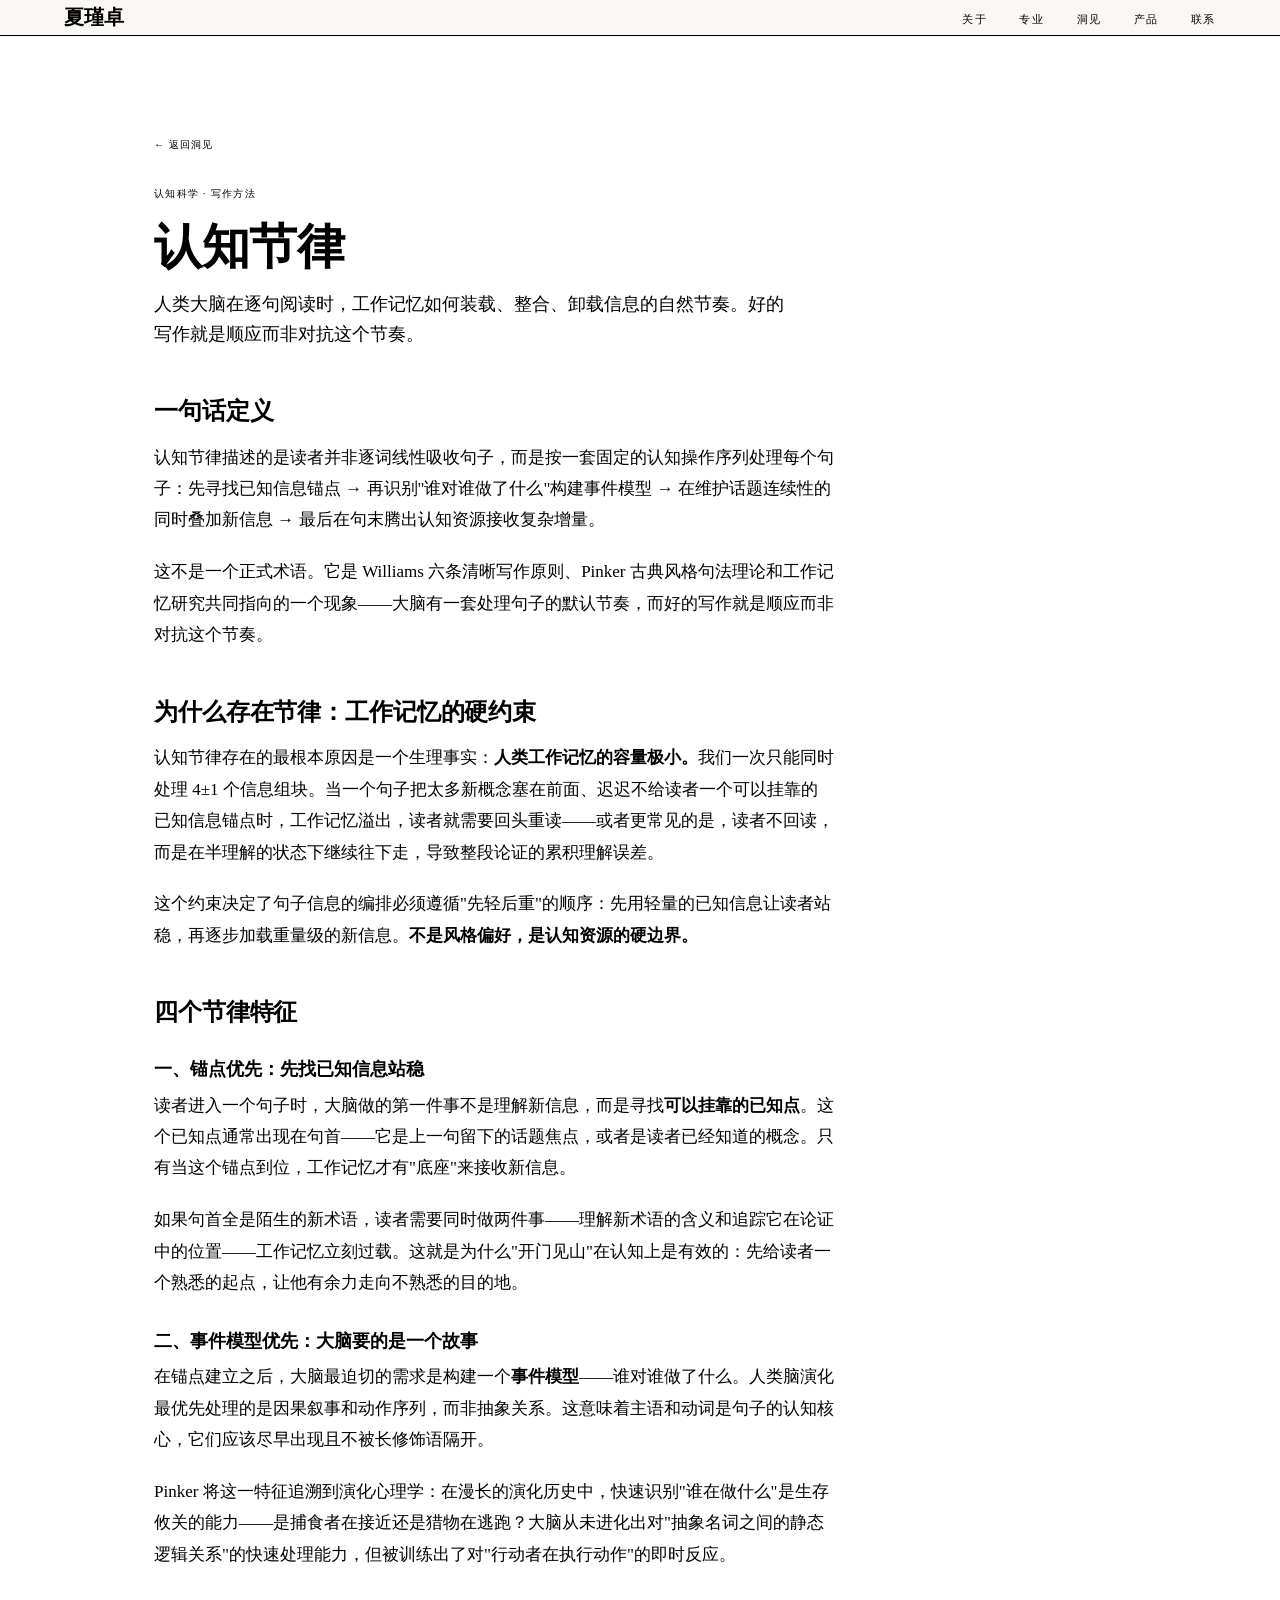
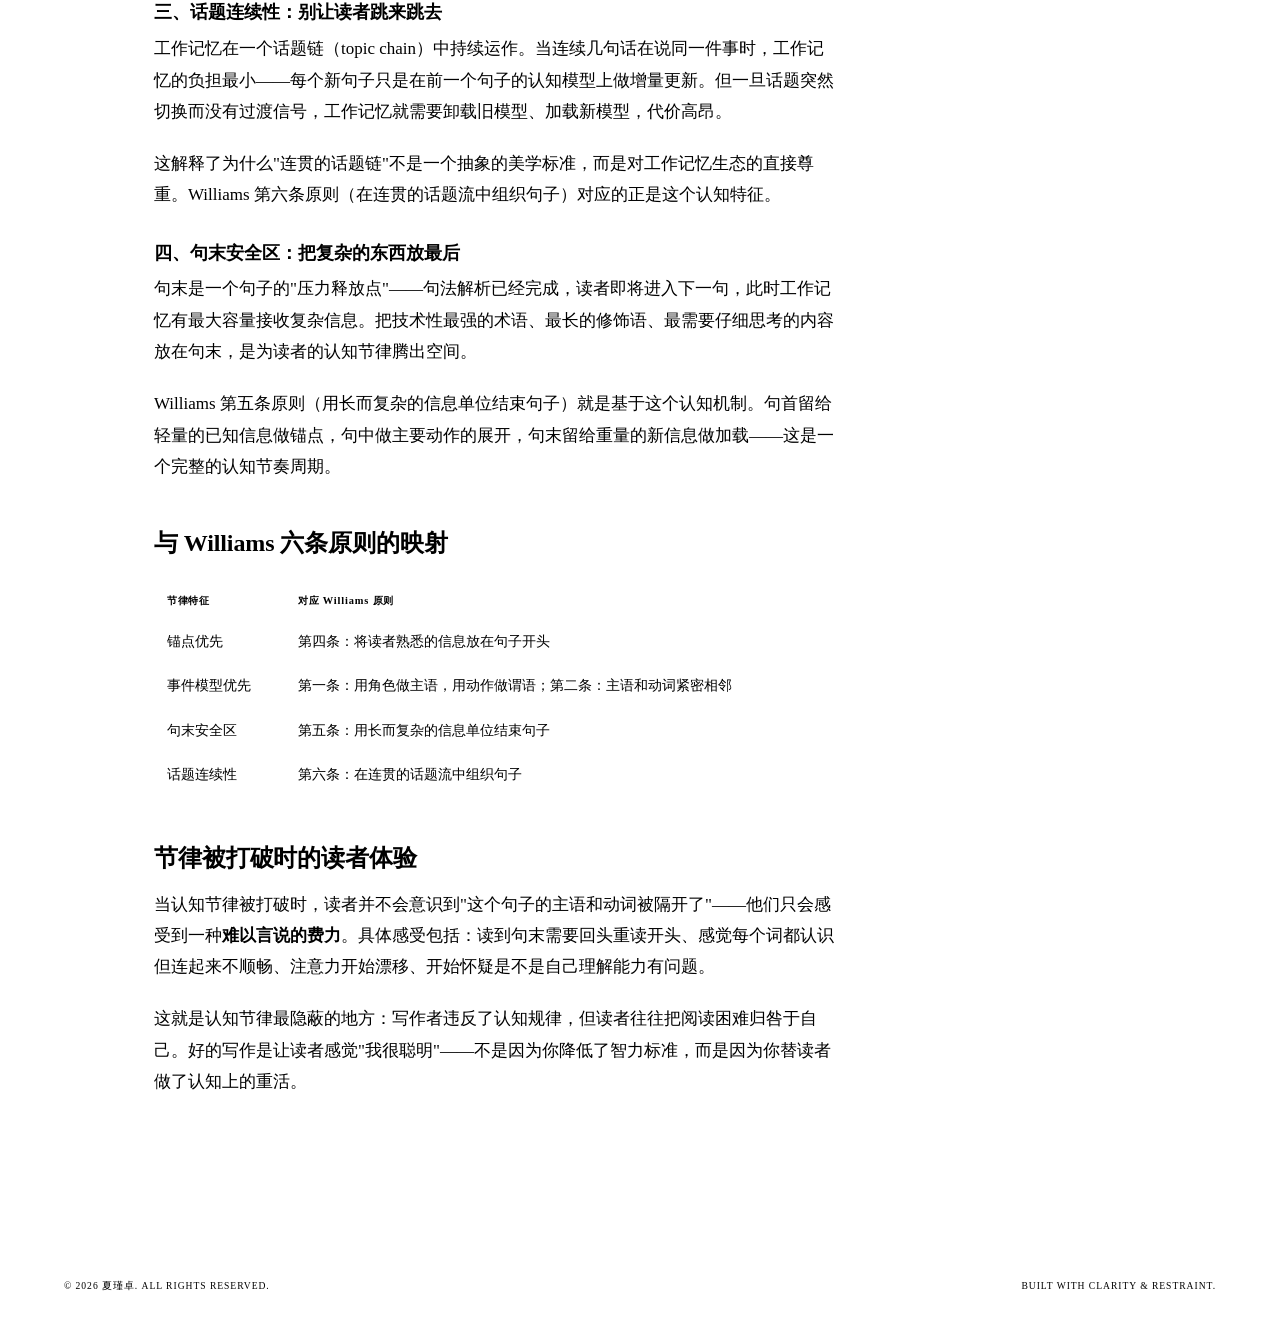
==== articles/cognitive-rhythm.html @ fa623b39 "Update 2026-05-07 15:18" ====
<!DOCTYPE html>
<html lang="zh-CN">
<head>
<meta charset="UTF-8">
<meta name="viewport" content="width=device-width, initial-scale=1.0">
<title>认知节律 — 夏瑾卓</title>
<link rel="preconnect" href="https://fonts.googleapis.com">
<link rel="preconnect" href="https://fonts.gstatic.com" crossorigin>
<link href="https://fonts.googleapis.com/css2?family=DM+Sans:ital,opsz,wght@0,9..40,100..1000;1,9..40,100..1000&family=JetBrains+Mono:ital,wght@0,300;0,400;1,300&display=swap" rel="stylesheet">
<link rel="stylesheet" href="../styles.css">
</head>
<body>

<nav class="nav scrolled">
  <a href="../index.html" class="nav-logo">夏瑾卓</a>
  <ul class="nav-links">
    <li><a href="../index.html#about">关于</a></li>
    <li><a href="../index.html#professional">专业</a></li>
    <li><a href="../index.html#insights">洞见</a></li>
    <li><a href="../index.html#products">产品</a></li>
    <li><a href="../index.html#contact">联系</a></li>
  </ul>
</nav>

<section class="section article-page">
  <a href="../index.html#insights" class="article-back">← 返回洞见</a>
  <div class="article-header">
    <div class="article-meta">认知科学 · 写作方法</div>
    <h1 class="article-title">认知节律</h1>
    <p class="article-subtitle">人类大脑在逐句阅读时，工作记忆如何装载、整合、卸载信息的自然节奏。好的写作就是顺应而非对抗这个节奏。</p>
  </div>

  <div class="article-body">

    <h2>一句话定义</h2>
    <p>认知节律描述的是读者并非逐词线性吸收句子，而是按一套固定的认知操作序列处理每个句子：先寻找已知信息锚点 → 再识别"谁对谁做了什么"构建事件模型 → 在维护话题连续性的同时叠加新信息 → 最后在句末腾出认知资源接收复杂增量。</p>
    <p>这不是一个正式术语。它是 Williams 六条清晰写作原则、Pinker 古典风格句法理论和工作记忆研究共同指向的一个现象——大脑有一套处理句子的默认节奏，而好的写作就是顺应而非对抗这个节奏。</p>

    <h2>为什么存在节律：工作记忆的硬约束</h2>
    <p>认知节律存在的最根本原因是一个生理事实：<strong>人类工作记忆的容量极小。</strong>我们一次只能同时处理 4±1 个信息组块。当一个句子把太多新概念塞在前面、迟迟不给读者一个可以挂靠的已知信息锚点时，工作记忆溢出，读者就需要回头重读——或者更常见的是，读者不回读，而是在半理解的状态下继续往下走，导致整段论证的累积理解误差。</p>

    <p>这个约束决定了句子信息的编排必须遵循"先轻后重"的顺序：先用轻量的已知信息让读者站稳，再逐步加载重量级的新信息。<strong>不是风格偏好，是认知资源的硬边界。</strong></p>

    <h2>四个节律特征</h2>

    <h3>一、锚点优先：先找已知信息站稳</h3>
    <p>读者进入一个句子时，大脑做的第一件事不是理解新信息，而是寻找<strong>可以挂靠的已知点</strong>。这个已知点通常出现在句首——它是上一句留下的话题焦点，或者是读者已经知道的概念。只有当这个锚点到位，工作记忆才有"底座"来接收新信息。</p>
    <p>如果句首全是陌生的新术语，读者需要同时做两件事——理解新术语的含义和追踪它在论证中的位置——工作记忆立刻过载。这就是为什么"开门见山"在认知上是有效的：先给读者一个熟悉的起点，让他有余力走向不熟悉的目的地。</p>

    <h3>二、事件模型优先：大脑要的是一个故事</h3>
    <p>在锚点建立之后，大脑最迫切的需求是构建一个<strong>事件模型</strong>——谁对谁做了什么。人类脑演化最优先处理的是因果叙事和动作序列，而非抽象关系。这意味着主语和动词是句子的认知核心，它们应该尽早出现且不被长修饰语隔开。</p>
    <p>Pinker 将这一特征追溯到演化心理学：在漫长的演化历史中，快速识别"谁在做什么"是生存攸关的能力——是捕食者在接近还是猎物在逃跑？大脑从未进化出对"抽象名词之间的静态逻辑关系"的快速处理能力，但被训练出了对"行动者在执行动作"的即时反应。</p>

    <h3>三、话题连续性：别让读者跳来跳去</h3>
    <p>工作记忆在一个话题链（topic chain）中持续运作。当连续几句话在说同一件事时，工作记忆的负担最小——每个新句子只是在前一个句子的认知模型上做增量更新。但一旦话题突然切换而没有过渡信号，工作记忆就需要卸载旧模型、加载新模型，代价高昂。</p>
    <p>这解释了为什么"连贯的话题链"不是一个抽象的美学标准，而是对工作记忆生态的直接尊重。Williams 第六条原则（在连贯的话题流中组织句子）对应的正是这个认知特征。</p>

    <h3>四、句末安全区：把复杂的东西放最后</h3>
    <p>句末是一个句子的"压力释放点"——句法解析已经完成，读者即将进入下一句，此时工作记忆有最大容量接收复杂信息。把技术性最强的术语、最长的修饰语、最需要仔细思考的内容放在句末，是为读者的认知节律腾出空间。</p>
    <p>Williams 第五条原则（用长而复杂的信息单位结束句子）就是基于这个认知机制。句首留给轻量的已知信息做锚点，句中做主要动作的展开，句末留给重量的新信息做加载——这是一个完整的认知节奏周期。</p>

    <h2>与 Williams 六条原则的映射</h2>
    <div style="overflow-x: auto; margin: 1.5rem 0;">
      <table style="width: 100%; border-collapse: collapse; font-size: 0.9rem;">
        <thead>
          <tr style="border-bottom: 1px solid var(--border-strong); text-align: left;">
            <th style="padding: 0.6rem 0.8rem; color: var(--accent); font-family: var(--font-mono); font-size: 0.65rem; letter-spacing: 0.08em;">节律特征</th>
            <th style="padding: 0.6rem 0.8rem; color: var(--accent); font-family: var(--font-mono); font-size: 0.65rem; letter-spacing: 0.08em;">对应 Williams 原则</th>
          </tr>
        </thead>
        <tbody>
          <tr style="border-bottom: 1px solid var(--border);"><td style="padding: 0.6rem 0.8rem;">锚点优先</td><td style="padding: 0.6rem 0.8rem; color: var(--text-secondary);">第四条：将读者熟悉的信息放在句子开头</td></tr>
          <tr style="border-bottom: 1px solid var(--border);"><td style="padding: 0.6rem 0.8rem;">事件模型优先</td><td style="padding: 0.6rem 0.8rem; color: var(--text-secondary);">第一条：用角色做主语，用动作做谓语；第二条：主语和动词紧密相邻</td></tr>
          <tr style="border-bottom: 1px solid var(--border);"><td style="padding: 0.6rem 0.8rem;">句末安全区</td><td style="padding: 0.6rem 0.8rem; color: var(--text-secondary);">第五条：用长而复杂的信息单位结束句子</td></tr>
          <tr style="border-bottom: 1px solid var(--border);"><td style="padding: 0.6rem 0.8rem;">话题连续性</td><td style="padding: 0.6rem 0.8rem; color: var(--text-secondary);">第六条：在连贯的话题流中组织句子</td></tr>
        </tbody>
      </table>
    </div>

    <h2>节律被打破时的读者体验</h2>
    <p>当认知节律被打破时，读者并不会意识到"这个句子的主语和动词被隔开了"——他们只会感受到一种<strong>难以言说的费力</strong>。具体感受包括：读到句末需要回头重读开头、感觉每个词都认识但连起来不顺畅、注意力开始漂移、开始怀疑是不是自己理解能力有问题。</p>
    <p>这就是认知节律最隐蔽的地方：写作者违反了认知规律，但读者往往把阅读困难归咎于自己。好的写作是让读者感觉"我很聪明"——不是因为你降低了智力标准，而是因为你替读者做了认知上的重活。</p>

  </div>
</section>

<footer class="footer">
  <span>© 2026 夏瑾卓. All rights reserved.</span>
  <span>Built with clarity & restraint.</span>
</footer>
</body>
</html>
---- styles.css ----
<style>
  :root {
    --bg-deep: #faf8f4;
    --bg-surface: #f0ece4;
    --bg-card: #ffffff;
    --bg-card-hover: #f7f4ee;
    --text-primary: #1a1815;
    --text-secondary: #5e5a52;
    --text-muted: #8e8a80;
    --accent: #8b6914;
    --accent-light: #a67c1e;
    --accent-subtle: rgba(139, 105, 20, 0.08);
    --accent-glow: rgba(139, 105, 20, 0.04);
    --border: rgba(0, 0, 0, 0.08);
    --border-strong: rgba(0, 0, 0, 0.12);
    --radius: 2px;
    --font-display: 'DM Sans', 'PingFang SC', 'Hiragino Sans GB', 'Microsoft YaHei', sans-serif;
    --font-body: 'PingFang SC', 'Hiragino Sans GB', 'Microsoft YaHei', 'Noto Sans SC', sans-serif;
    --font-mono: 'JetBrains Mono', 'Courier New', monospace;
    --nav-height: 72px;
  }

  *, *::before, *::after { box-sizing: border-box; margin: 0; padding: 0; }

  html { scroll-behavior: smooth; scroll-padding-top: var(--nav-height); }

  body {
    background: var(--bg-deep);
    color: var(--text-primary);
    font-family: var(--font-body);
    font-size: 17px;
    line-height: 1.75;
    -webkit-font-smoothing: antialiased;
    -moz-osx-font-smoothing: grayscale;
    overflow-x: hidden;
  }

  /* ── Typography ───────────────────── */
  h1, h2, h3, h4 { font-family: var(--font-display); font-weight: 600; line-height: 1.15; letter-spacing: -0.02em; }
  h1 { font-size: clamp(2.8rem, 6vw, 5rem); letter-spacing: -0.01em; }
  h2 { font-size: clamp(2rem, 4vw, 3.2rem); letter-spacing: -0.005em; }
  h3 { font-size: clamp(1.25rem, 2vw, 1.6rem); letter-spacing: 0; }
  h4 { font-size: 1rem; font-family: var(--font-mono); font-weight: 300; text-transform: uppercase; letter-spacing: 0.18em; color: var(--accent); }

  p + p { margin-top: 1.2em; }

  a { color: var(--accent-light); text-decoration: none; transition: color 0.3s ease; }
  a:hover { color: var(--text-primary); }

  .accent-line {
    display: block;
    width: 48px;
    height: 1px;
    background: var(--accent);
    margin: 0 0 2rem 0;
    transform-origin: left;
  }

  .section-label {
    display: inline-block;
    font-family: var(--font-mono);
    font-size: 0.7rem;
    font-weight: 300;
    letter-spacing: 0.22em;
    text-transform: uppercase;
    color: var(--accent);
    margin-bottom: 1.2rem;
  }

  /* ── Navigation ───────────────────── */
  .nav {
    position: fixed;
    top: 0;
    left: 0;
    right: 0;
    height: var(--nav-height);
    z-index: 100;
    display: flex;
    align-items: center;
    justify-content: space-between;
    padding: 0 clamp(1.5rem, 5vw, 4rem);
    transition: background 0.4s ease, border-color 0.4s ease;
    border-bottom: 1px solid transparent;
  }
  .nav.scrolled {
    background: rgba(250, 248, 244, 0.92);
    backdrop-filter: blur(20px);
    -webkit-backdrop-filter: blur(20px);
    border-bottom-color: var(--border);
    box-shadow: 0 1px 3px rgba(0,0,0,0.04);
  }
  .nav-logo {
    font-family: var(--font-display);
    font-size: 1.25rem;
    font-weight: 600;
    color: var(--text-primary);
    letter-spacing: -0.01em;
  }
  .nav-links {
    display: flex;
    gap: 2rem;
    list-style: none;
  }
  .nav-links a {
    font-family: var(--font-mono);
    font-size: 0.7rem;
    font-weight: 300;
    letter-spacing: 0.14em;
    text-transform: uppercase;
    color: var(--text-secondary);
    transition: color 0.3s ease;
  }
  .nav-links a:hover { color: var(--accent-light); }

  /* ── Layout ───────────────────────── */
  .section {
    padding: clamp(5rem, 10vw, 10rem) clamp(1.5rem, 5vw, 4rem);
    max-width: 1100px;
    margin: 0 auto;
  }
  .section-wide {
    padding: clamp(4rem, 8vw, 8rem) clamp(1.5rem, 5vw, 4rem);
    max-width: 1280px;
    margin: 0 auto;
  }

  /* ── Hero ─────────────────────────── */
  .hero {
    min-height: 100vh;
    display: flex;
    flex-direction: column;
    justify-content: center;
    padding: clamp(2rem, 5vw, 4rem);
    max-width: 1100px;
    margin: 0 auto;
    position: relative;
  }
  .hero-grid {
    display: grid;
    grid-template-columns: 1fr 1px 1fr;
    gap: 0;
    align-items: center;
    min-height: 70vh;
  }
  .hero-main {
    padding-right: clamp(2rem, 5vw, 5rem);
  }
  .hero-name {
    font-family: var(--font-display);
    font-size: clamp(3.5rem, 7vw, 6rem);
    font-weight: 700;
    letter-spacing: -0.03em;
    line-height: 1.05;
    color: var(--text-primary);
    margin-bottom: 1rem;
  }
  .hero-name .dot {
    color: var(--accent);
  }
  .hero-tagline {
    font-family: var(--font-body);
    font-weight: 400;
    font-size: clamp(1.1rem, 2vw, 1.35rem);
    color: var(--text-secondary);
    line-height: 1.6;
    margin-bottom: 2.5rem;
    max-width: 28em;
  }
  .hero-divider {
    width: 1px;
    height: 100%;
    min-height: 280px;
    background: linear-gradient(to bottom, transparent, var(--accent), transparent);
    opacity: 0.4;
    justify-self: center;
  }
  .hero-side {
    padding-left: clamp(2rem, 5vw, 5rem);
  }
  .hero-label {
    font-family: var(--font-mono);
    font-size: 0.65rem;
    letter-spacing: 0.2em;
    text-transform: uppercase;
    color: var(--accent);
    margin-bottom: 1.5rem;
  }
  .hero-side p {
    font-size: 0.95rem;
    color: var(--text-muted);
    line-height: 1.9;
    max-width: 24em;
  }
  .hero-side p + p { margin-top: 1.5em; }
  .hero-scroll-indicator {
    position: absolute;
    bottom: 2rem;
    left: 50%;
    transform: translateX(-50%);
    display: flex;
    flex-direction: column;
    align-items: center;
    gap: 0.5rem;
    opacity: 0.5;
    animation: floatDown 2s ease-in-out infinite;
  }
  .hero-scroll-indicator span {
    font-family: var(--font-mono);
    font-size: 0.6rem;
    letter-spacing: 0.16em;
    text-transform: uppercase;
    color: var(--text-muted);
  }
  .hero-scroll-line {
    width: 1px;
    height: 36px;
    background: linear-gradient(to bottom, var(--text-muted), transparent);
  }

  @keyframes floatDown {
    0%, 100% { transform: translateX(-50%) translateY(0); }
    50% { transform: translateX(-50%) translateY(8px); }
  }

  /* ── About ────────────────────────── */
  .about-grid {
    display: grid;
    grid-template-columns: 1fr 1.2fr;
    gap: clamp(3rem, 6vw, 6rem);
    align-items: start;
  }
  .about-lede {
    font-family: var(--font-display);
    font-weight: 500;
    font-size: clamp(1.4rem, 2.5vw, 1.8rem);
    line-height: 1.4;
    color: var(--text-primary);
  }
  .about-lede em {
    font-weight: 600;
    font-style: normal;
    color: var(--accent);
  }
  .about-body {
    color: var(--text-secondary);
    font-size: 0.95rem;
    line-height: 1.9;
  }
  .about-mission {
    margin-top: 2.5rem;
    padding: 1.8rem 2rem;
    border-left: 1px solid var(--accent);
    background: var(--bg-surface);
    border-radius: 0 var(--radius) var(--radius) 0;
  }
  .about-mission blockquote {
    font-family: var(--font-display);
    font-weight: 400;
    font-size: 1.15rem;
    line-height: 1.55;
    color: var(--text-primary);
    margin: 0;
  }
  .about-mission cite {
    display: block;
    margin-top: 0.8rem;
    font-family: var(--font-mono);
    font-size: 0.65rem;
    font-style: normal;
    letter-spacing: 0.12em;
    text-transform: uppercase;
    color: var(--accent);
  }

  /* ── Professional ─────────────────── */
  .professional { background: var(--bg-surface); }
  .prof-grid {
    display: grid;
    grid-template-columns: repeat(3, 1fr);
    gap: 1.5rem;
    margin-top: 3rem;
  }
  .prof-card {
    background: var(--bg-card);
    padding: 2.2rem;
    border-radius: var(--radius);
    transition: background 0.35s ease, transform 0.35s ease;
    cursor: default;
  }
  .prof-card:hover {
    background: var(--bg-card-hover);
    transform: translateY(-2px);
  }
  .prof-card-icon {
    font-family: var(--font-mono);
    font-size: 2rem;
    color: var(--accent);
    margin-bottom: 1.2rem;
    font-weight: 300;
  }
  .prof-card h3 { margin-bottom: 0.7rem; }
  .prof-card p {
    font-size: 0.9rem;
    color: var(--text-secondary);
    line-height: 1.75;
  }

  /* ── Stats row ────────────────────── */
  .stats-row {
    display: grid;
    grid-template-columns: repeat(4, 1fr);
    gap: 1px;
    background: var(--border);
    margin-top: 3.5rem;
  }
  .stat-item {
    background: var(--bg-card);
    padding: 2rem 1.5rem;
    text-align: center;
  }
  .stat-number {
    font-family: var(--font-display);
    font-size: 2.4rem;
    font-weight: 600;
    color: var(--accent-light);
    line-height: 1;
    margin-bottom: 0.4rem;
  }
  .stat-label {
    font-family: var(--font-mono);
    font-size: 0.6rem;
    letter-spacing: 0.14em;
    text-transform: uppercase;
    color: var(--text-muted);
  }

  /* ── Insights / Articles ──────────── */
  .insights-header {
    display: flex;
    justify-content: space-between;
    align-items: flex-end;
    margin-bottom: 3rem;
    flex-wrap: wrap;
    gap: 1rem;
  }
  .insights-grid {
    display: grid;
    grid-template-columns: repeat(2, 1fr);
    gap: 1.5rem;
  }
  .insight-card {
    background: var(--bg-card);
    padding: 2.2rem;
    border-radius: var(--radius);
    transition: background 0.35s ease, transform 0.35s ease;
    cursor: pointer;
  }
  a.insight-card { display: block; text-decoration: none; color: inherit; }
  .insight-card:hover {
    background: var(--bg-card-hover);
    transform: translateY(-2px);
  }
  .insight-domain {
    font-family: var(--font-mono);
    font-size: 0.6rem;
    letter-spacing: 0.14em;
    text-transform: uppercase;
    color: var(--accent);
    margin-bottom: 1rem;
  }
  .insight-card h3 {
    font-size: 1.3rem;
    margin-bottom: 0.6rem;
    line-height: 1.4;
  }
  .insight-card p {
    font-size: 0.88rem;
    color: var(--text-secondary);
    line-height: 1.7;
  }
  .insight-card .read-more {
    display: inline-block;
    margin-top: 1.2rem;
    font-family: var(--font-mono);
    font-size: 0.65rem;
    letter-spacing: 0.1em;
    text-transform: uppercase;
    color: var(--accent-light);
    transition: color 0.3s ease;
  }
  .insight-card:hover .read-more { color: var(--text-primary); }

  /* ── Products ─────────────────────── */
  .products { background: var(--bg-surface); }
  .products-grid {
    display: grid;
    grid-template-columns: repeat(2, 1fr);
    gap: 2rem;
    margin-top: 3rem;
  }
  .product-card {
    background: var(--bg-card);
    border-radius: var(--radius);
    overflow: hidden;
    transition: background 0.35s ease, transform 0.35s ease;
  }
  .product-card:hover {
    background: var(--bg-card-hover);
    transform: translateY(-2px);
  }
  .product-card-inner { padding: 2.2rem; }
  .product-badge {
    display: inline-block;
    font-family: var(--font-mono);
    font-size: 0.6rem;
    letter-spacing: 0.12em;
    text-transform: uppercase;
    padding: 0.25rem 0.8rem;
    border: 1px solid var(--accent);
    color: var(--accent-light);
    border-radius: 100px;
    margin-bottom: 1.2rem;
  }
  .product-card h3 { margin-bottom: 0.6rem; }
  .product-card p {
    font-size: 0.88rem;
    color: var(--text-secondary);
    line-height: 1.7;
  }
  .product-features {
    margin-top: 1.2rem;
    display: flex;
    flex-wrap: wrap;
    gap: 0.5rem;
  }
  .product-feature-tag {
    font-family: var(--font-mono);
    font-size: 0.6rem;
    letter-spacing: 0.08em;
    color: var(--text-muted);
    padding: 0.2rem 0.6rem;
    border: 1px solid var(--border);
    border-radius: 100px;
  }

  /* ── Contact ──────────────────────── */
  .contact-grid {
    display: grid;
    grid-template-columns: 1fr 1fr;
    gap: clamp(3rem, 6vw, 6rem);
  }
  .contact-cta {
    font-family: var(--font-display);
    font-weight: 500;
    font-size: clamp(1.3rem, 2.2vw, 1.6rem);
    line-height: 1.4;
    color: var(--text-primary);
    margin-bottom: 1.5rem;
  }
  .contact-detail {
    font-size: 0.9rem;
    color: var(--text-secondary);
    line-height: 1.8;
  }
  .contact-links {
    display: flex;
    flex-direction: column;
    gap: 1rem;
    margin-top: 2rem;
    padding-top: 2rem;
    border-top: 1px solid var(--border);
  }
  .contact-link {
    display: flex;
    align-items: center;
    gap: 0.8rem;
    font-family: var(--font-mono);
    font-size: 0.72rem;
    letter-spacing: 0.08em;
    color: var(--text-secondary);
    transition: color 0.3s ease;
  }
  .contact-link:hover { color: var(--accent-light); }
  .contact-link .link-icon {
    width: 28px;
    height: 28px;
    display: flex;
    align-items: center;
    justify-content: center;
    border: 1px solid var(--border);
    border-radius: 50%;
    font-size: 0.7rem;
    flex-shrink: 0;
    color: var(--accent);
  }
  .contact-form-side {
    background: var(--bg-card);
    padding: 2.5rem;
    border-radius: var(--radius);
  }
  .form-group { margin-bottom: 1.5rem; }
  .form-group label {
    display: block;
    font-family: var(--font-mono);
    font-size: 0.6rem;
    letter-spacing: 0.12em;
    text-transform: uppercase;
    color: var(--text-muted);
    margin-bottom: 0.5rem;
  }
  .form-group input,
  .form-group textarea {
    width: 100%;
    background: var(--bg-surface);
    border: 1px solid var(--border);
    color: var(--text-primary);
    font-family: var(--font-body);
    font-size: 0.9rem;
    padding: 0.85rem 1rem;
    border-radius: var(--radius);
    transition: border-color 0.3s ease;
    resize: vertical;
  }
  .form-group input:focus,
  .form-group textarea:focus {
    outline: none;
    border-color: var(--accent);
  }
  .form-group textarea { min-height: 120px; }
  .btn {
    display: inline-block;
    font-family: var(--font-mono);
    font-size: 0.68rem;
    letter-spacing: 0.14em;
    text-transform: uppercase;
    color: #ffffff;
    background: var(--accent);
    border: none;
    padding: 0.9rem 2.2rem;
    border-radius: var(--radius);
    cursor: pointer;
    transition: background 0.3s ease, transform 0.2s ease;
  }
  .btn:hover { background: var(--accent-light); transform: translateY(-1px); }
  .btn-ghost {
    background: transparent;
    color: var(--accent-light);
    border: 1px solid var(--accent);
  }
  .btn-ghost:hover { background: var(--accent-subtle); color: var(--text-primary); }

  /* ── Footer ───────────────────────── */
  .footer {
    border-top: 1px solid var(--border);
    padding: 2rem clamp(1.5rem, 5vw, 4rem);
    display: flex;
    justify-content: space-between;
    align-items: center;
    flex-wrap: wrap;
    gap: 1rem;
    max-width: 1280px;
    margin: 0 auto;
    font-family: var(--font-mono);
    font-size: 0.6rem;
    letter-spacing: 0.1em;
    text-transform: uppercase;
    color: var(--text-muted);
  }

  /* ── Reveal animations ────────────── */
  .reveal {
    opacity: 0;
    transform: translateY(28px);
    transition: opacity 0.7s ease, transform 0.7s ease;
  }
  .reveal.visible {
    opacity: 1;
    transform: translateY(0);
  }
  .reveal-delay-1 { transition-delay: 0.1s; }
  .reveal-delay-2 { transition-delay: 0.2s; }
  .reveal-delay-3 { transition-delay: 0.3s; }
  .reveal-delay-4 { transition-delay: 0.4s; }

  /* ── Responsive ───────────────────── */
  @media (max-width: 900px) {
    .hero-grid { grid-template-columns: 1fr; gap: 2.5rem; }
    .hero-divider { display: none; }
    .hero-side { padding-left: 0; }
    .hero-main { padding-right: 0; }
    .about-grid { grid-template-columns: 1fr; }
    .prof-grid { grid-template-columns: 1fr; }
    .insights-grid { grid-template-columns: 1fr; }
    .products-grid { grid-template-columns: 1fr; }
    .contact-grid { grid-template-columns: 1fr; }
    .stats-row { grid-template-columns: repeat(2, 1fr); }
    .nav-links { display: none; }
  }
  @media (max-width: 500px) {
    .stats-row { grid-template-columns: 1fr 1fr; }
    .hero-name { font-size: 2.8rem; }
  }

  /* ── Selection ────────────────────── */
  ::selection { background: rgba(139, 105, 20, 0.2); color: var(--text-primary); }
</style>

/* ── Article Page ─────────────────── */
.article-page { padding-top: calc(var(--nav-height) + 2rem); }
.article-header { margin-bottom: 3rem; }
.article-back {
  display: inline-flex;
  align-items: center;
  gap: 0.5rem;
  font-family: var(--font-mono);
  font-size: 0.65rem;
  letter-spacing: 0.1em;
  text-transform: uppercase;
  color: var(--text-muted);
  margin-bottom: 2rem;
  transition: color 0.3s ease;
}
.article-back:hover { color: var(--accent); }
.article-meta {
  font-family: var(--font-mono);
  font-size: 0.6rem;
  letter-spacing: 0.14em;
  text-transform: uppercase;
  color: var(--accent);
  margin-bottom: 1rem;
}
.article-title {
  font-size: clamp(2rem, 4vw, 3rem);
  margin-bottom: 1rem;
}
.article-subtitle {
  font-family: var(--font-body);
  font-size: 1.1rem;
  color: var(--text-secondary);
  line-height: 1.7;
  max-width: 36em;
}
.article-body {
  max-width: 680px;
  margin-top: 3rem;
}
.article-body h2 {
  font-size: 1.5rem;
  margin-top: 3rem;
  margin-bottom: 1rem;
  font-weight: 600;
}
.article-body h3 {
  font-size: 1.15rem;
  margin-top: 2rem;
  margin-bottom: 0.6rem;
  color: var(--accent);
}
.article-body p {
  color: var(--text-secondary);
  line-height: 1.85;
  margin-bottom: 1.2em;
}
.article-body blockquote {
  border-left: 2px solid var(--accent);
  padding: 0.8rem 1.5rem;
  margin: 2rem 0;
  background: var(--bg-surface);
  border-radius: 0 var(--radius) var(--radius) 0;
}
.article-body blockquote p {
  font-family: var(--font-display);
  font-size: 1.05rem;
  color: var(--text-primary);
  margin-bottom: 0;
}
.article-body ul, .article-body ol {
  color: var(--text-secondary);
  line-height: 1.85;
  padding-left: 1.5rem;
  margin-bottom: 1.5rem;
}
.article-body li { margin-bottom: 0.5rem; }
.article-body strong { color: var(--text-primary); font-weight: 600; }
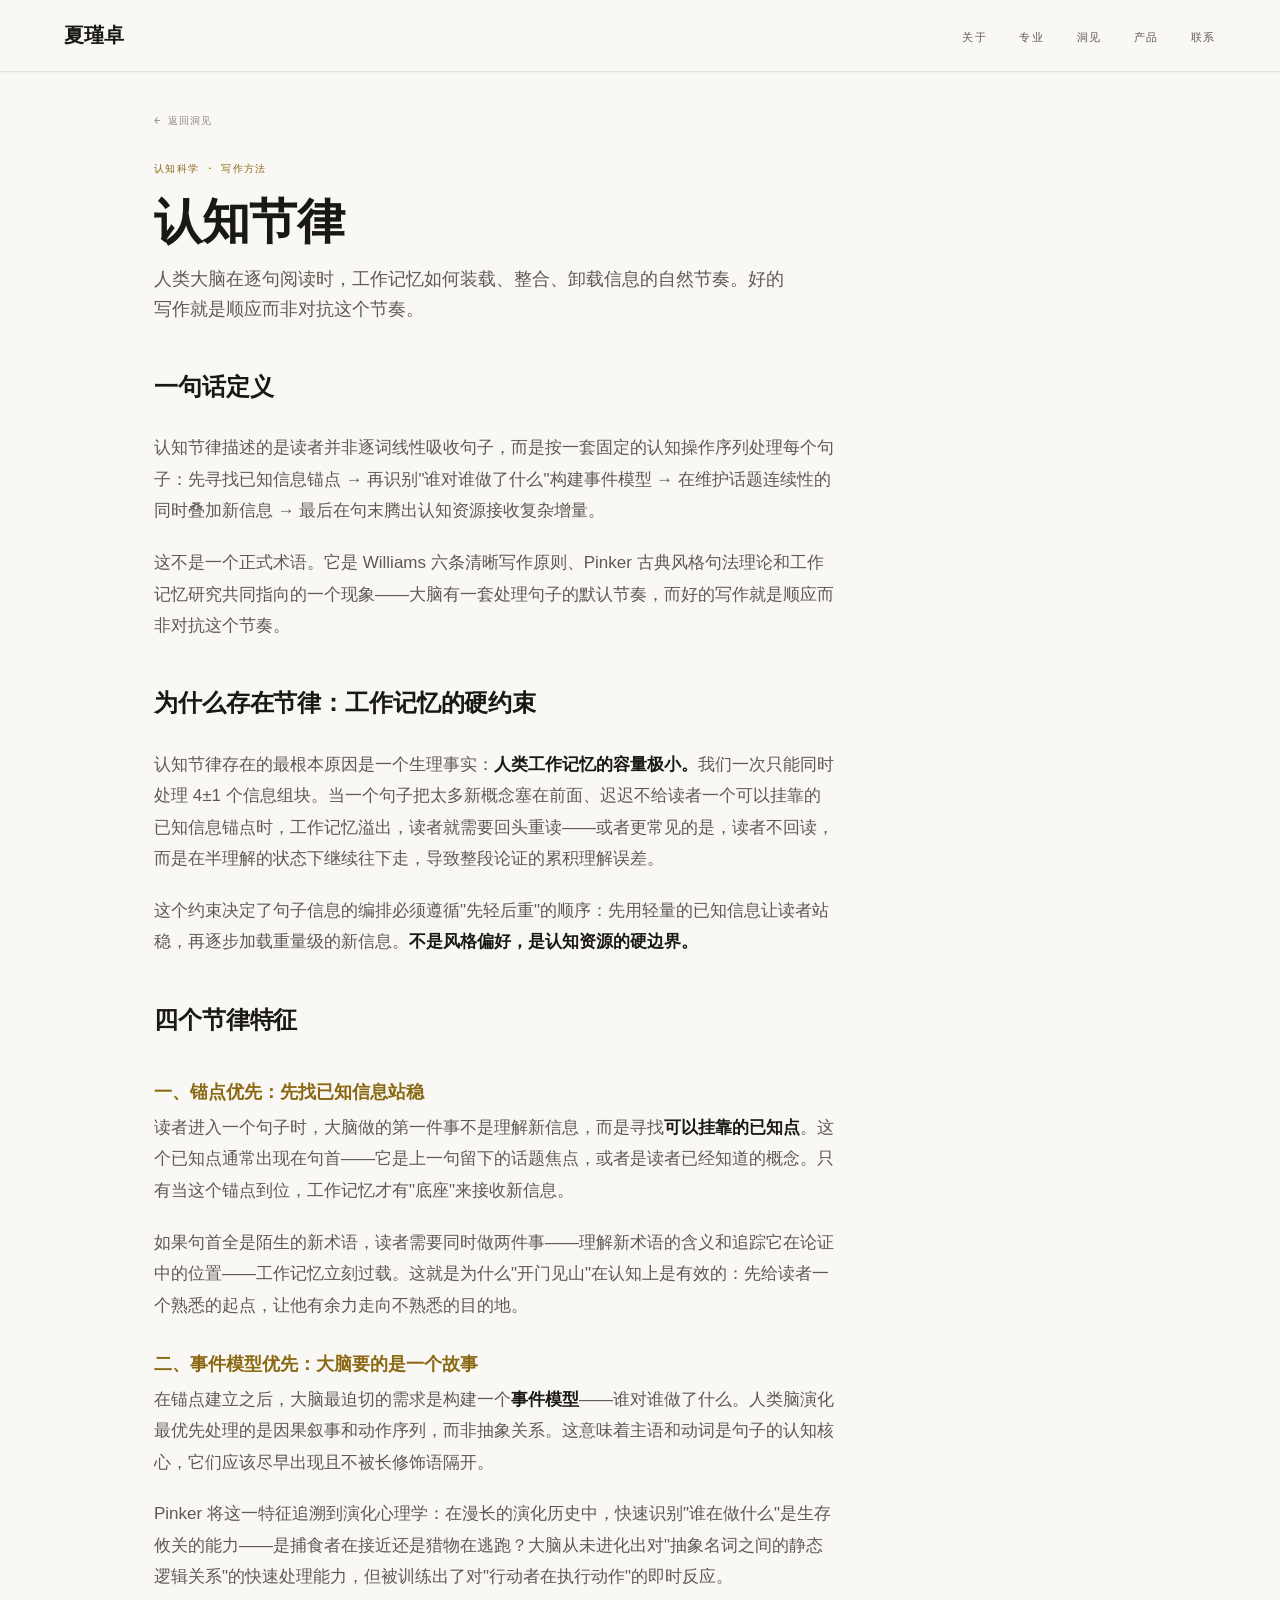
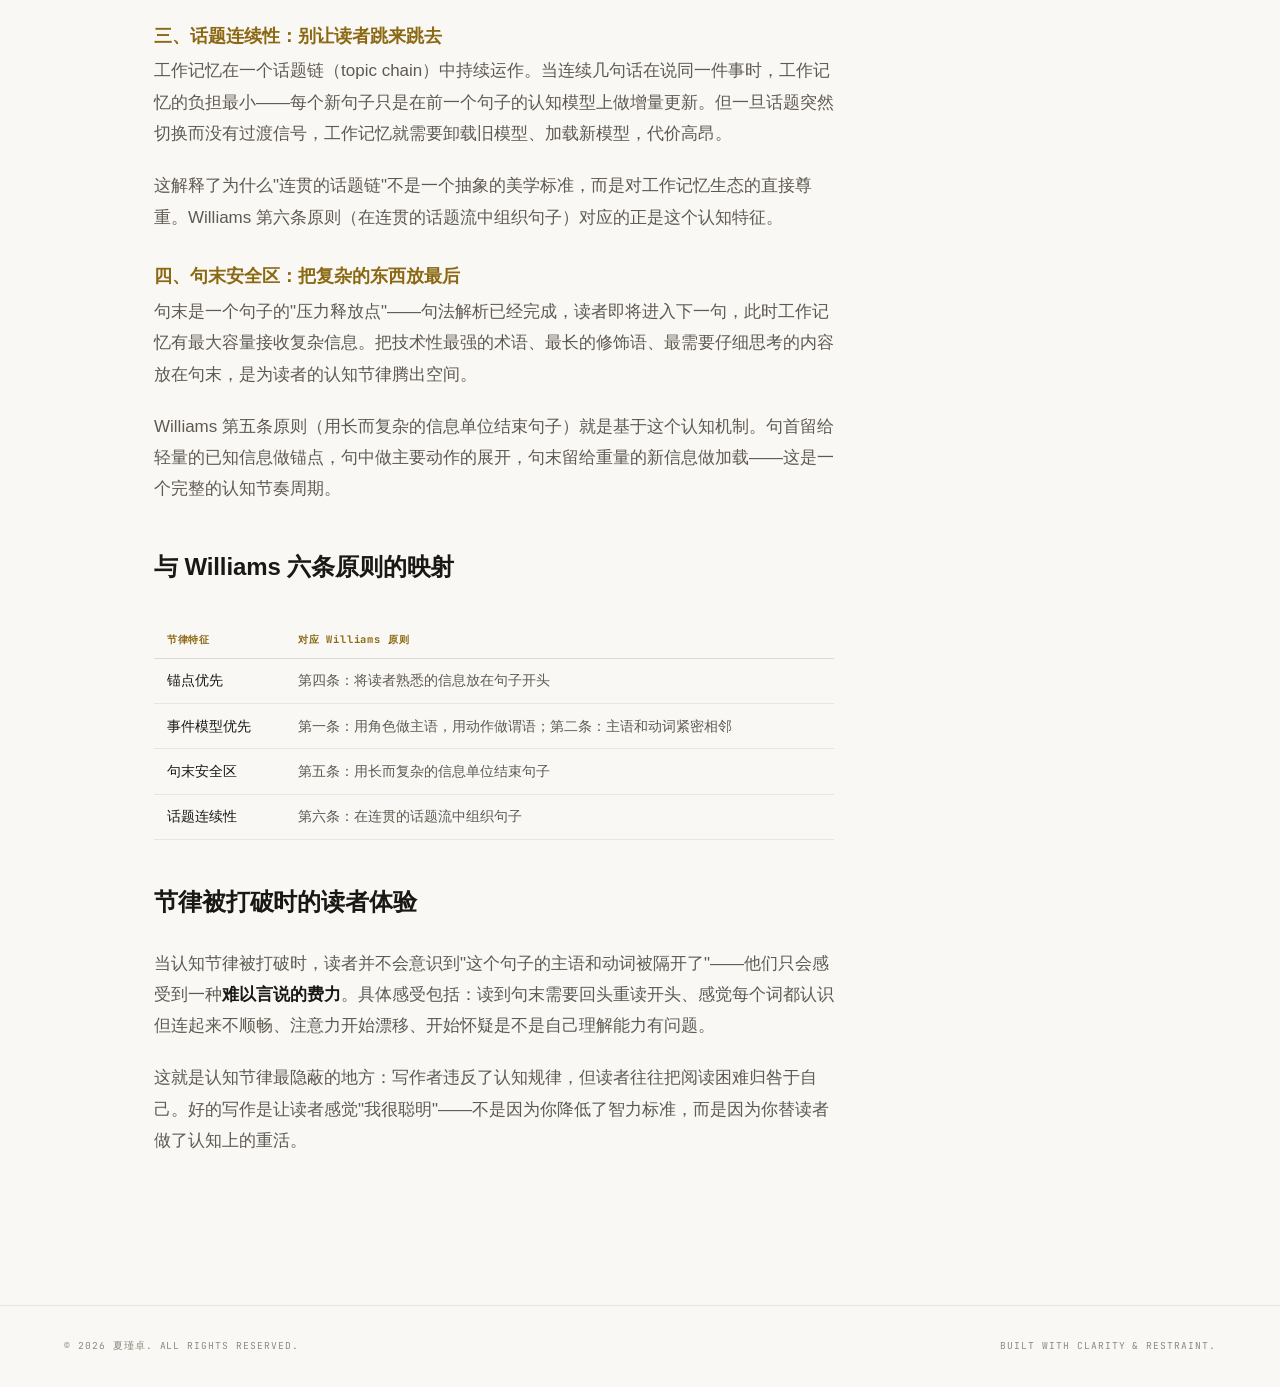
==== commit 24a37d60: "Update 2026-05-07 15:46" ====
--- a/articles/cognitive-rhythm.html
+++ b/articles/cognitive-rhythm.html
@@ -7,7 +7,7 @@
 <link rel="preconnect" href="https://fonts.googleapis.com">
 <link rel="preconnect" href="https://fonts.gstatic.com" crossorigin>
 <link href="https://fonts.googleapis.com/css2?family=DM+Sans:ital,opsz,wght@0,9..40,100..1000;1,9..40,100..1000&family=JetBrains+Mono:ital,wght@0,300;0,400;1,300&display=swap" rel="stylesheet">
-<link rel="stylesheet" href="../styles.css">
+<link rel="stylesheet" href="../styles.css?v=2">
 </head>
 <body>
 
--- a/styles.css
+++ b/styles.css
@@ -1,4 +1,3 @@
-<style>
   :root {
     --bg-deep: #faf8f4;
     --bg-surface: #f0ece4;
@@ -11,6 +10,9 @@
     --accent-light: #a67c1e;
     --accent-subtle: rgba(139, 105, 20, 0.08);
     --accent-glow: rgba(139, 105, 20, 0.04);
+    --accent-blue: #5b748a;
+    --accent-purple: #7b6b8a;
+    --accent-rust: #b8845a;
     --border: rgba(0, 0, 0, 0.08);
     --border-strong: rgba(0, 0, 0, 0.12);
     --radius: 2px;
@@ -123,6 +125,21 @@
     max-width: 1280px;
     margin: 0 auto;
   }
+  /* Section heading accent bars */
+  .section h2::after,
+  .section-wide h2::after {
+    content: '';
+    display: block;
+    width: 40px;
+    height: 3px;
+    margin-top: 0.8rem;
+    border-radius: 2px;
+  }
+  .about h2::after, #about h2::after { background: var(--accent-rust); }
+  .professional h2::after, #professional h2::after { background: var(--accent-blue); }
+  #insights h2::after { background: var(--accent-purple); }
+  .products h2::after, #products h2::after { background: var(--accent); }
+  #contact h2::after { background: var(--accent-rust); }
 
   /* ── Hero ─────────────────────────── */
   .hero {
@@ -147,7 +164,7 @@
   }
   .hero-name {
     font-family: var(--font-display);
-    font-size: clamp(3.5rem, 7vw, 6rem);
+    font-size: clamp(2.8rem, 5vw, 4.5rem);
     font-weight: 700;
     letter-spacing: -0.03em;
     line-height: 1.05;
@@ -155,7 +172,7 @@
     margin-bottom: 1rem;
   }
   .hero-name .dot {
-    color: var(--accent);
+    color: var(--accent-rust);
   }
   .hero-tagline {
     font-family: var(--font-body);
@@ -273,7 +290,7 @@
   }
 
   /* ── Professional ─────────────────── */
-  .professional { background: var(--bg-surface); }
+  .professional { background: #eef0f2; }
   .prof-grid {
     display: grid;
     grid-template-columns: repeat(3, 1fr);
@@ -293,11 +310,21 @@
   }
   .prof-card-icon {
     font-family: var(--font-mono);
-    font-size: 2rem;
+    font-size: 1.5rem;
+    width: 44px;
+    height: 44px;
+    display: flex;
+    align-items: center;
+    justify-content: center;
+    border-radius: 50%;
+    margin-bottom: 1.2rem;
+    font-weight: 400;
     color: var(--accent);
-    margin-bottom: 1.2rem;
-    font-weight: 300;
-  }
+    background: rgba(139, 105, 20, 0.07);
+  }
+  .prof-grid > :nth-child(1) .prof-card-icon { color: var(--accent-blue); background: rgba(91, 116, 138, 0.08); }
+  .prof-grid > :nth-child(2) .prof-card-icon { color: var(--accent-purple); background: rgba(123, 107, 138, 0.08); }
+  .prof-grid > :nth-child(3) .prof-card-icon { color: var(--accent-rust); background: rgba(184, 132, 90, 0.08); }
   .prof-card h3 { margin-bottom: 0.7rem; }
   .prof-card p {
     font-size: 0.9rem;
@@ -317,7 +344,12 @@
     background: var(--bg-card);
     padding: 2rem 1.5rem;
     text-align: center;
-  }
+    border-top: 3px solid transparent;
+  }
+  .stats-row > :nth-child(1) { border-top-color: var(--accent-blue); }
+  .stats-row > :nth-child(2) { border-top-color: var(--accent-purple); }
+  .stats-row > :nth-child(3) { border-top-color: var(--accent-rust); }
+  .stats-row > :nth-child(4) { border-top-color: var(--accent); }
   .stat-number {
     font-family: var(--font-display);
     font-size: 2.4rem;
@@ -326,6 +358,10 @@
     line-height: 1;
     margin-bottom: 0.4rem;
   }
+  .stats-row > :nth-child(1) .stat-number { color: var(--accent-blue); }
+  .stats-row > :nth-child(2) .stat-number { color: var(--accent-purple); }
+  .stats-row > :nth-child(3) .stat-number { color: var(--accent-rust); }
+  .stats-row > :nth-child(4) .stat-number { color: var(--accent); }
   .stat-label {
     font-family: var(--font-mono);
     font-size: 0.6rem;
@@ -365,9 +401,17 @@
     font-size: 0.6rem;
     letter-spacing: 0.14em;
     text-transform: uppercase;
+    display: inline-block;
+    padding: 0.25rem 0.7rem;
+    border-radius: 100px;
+    margin-bottom: 1rem;
     color: var(--accent);
-    margin-bottom: 1rem;
-  }
+    background: rgba(139, 105, 20, 0.07);
+  }
+  .insights-grid > :nth-child(1) .insight-domain { color: var(--accent-blue); background: rgba(91, 116, 138, 0.07); }
+  .insights-grid > :nth-child(2) .insight-domain { color: var(--accent-purple); background: rgba(123, 107, 138, 0.07); }
+  .insights-grid > :nth-child(3) .insight-domain { color: var(--accent-rust); background: rgba(184, 132, 90, 0.07); }
+  .insights-grid > :nth-child(4) .insight-domain { color: var(--accent); background: rgba(139, 105, 20, 0.07); }
   .insight-card h3 {
     font-size: 1.3rem;
     margin-bottom: 0.6rem;
@@ -391,7 +435,7 @@
   .insight-card:hover .read-more { color: var(--text-primary); }
 
   /* ── Products ─────────────────────── */
-  .products { background: var(--bg-surface); }
+  .products { background: #f2eef2; }
   .products-grid {
     display: grid;
     grid-template-columns: repeat(2, 1fr);
@@ -421,6 +465,10 @@
     border-radius: 100px;
     margin-bottom: 1.2rem;
   }
+  .products-grid > :nth-child(1) .product-badge { border-color: var(--accent-blue); color: var(--accent-blue); background: rgba(91, 116, 138, 0.06); }
+  .products-grid > :nth-child(2) .product-badge { border-color: var(--accent-purple); color: var(--accent-purple); background: rgba(123, 107, 138, 0.06); }
+  .products-grid > :nth-child(3) .product-badge { border-color: var(--accent-rust); color: var(--accent-rust); background: rgba(184, 132, 90, 0.06); }
+  .products-grid > :nth-child(4) .product-badge { border-color: var(--accent); color: var(--accent); background: rgba(139, 105, 20, 0.06); }
   .product-card h3 { margin-bottom: 0.6rem; }
   .product-card p {
     font-size: 0.88rem;
@@ -603,7 +651,6 @@
 
   /* ── Selection ────────────────────── */
   ::selection { background: rgba(139, 105, 20, 0.2); color: var(--text-primary); }
-</style>
 
 /* ── Article Page ─────────────────── */
 .article-page { padding-top: calc(var(--nav-height) + 2rem); }
